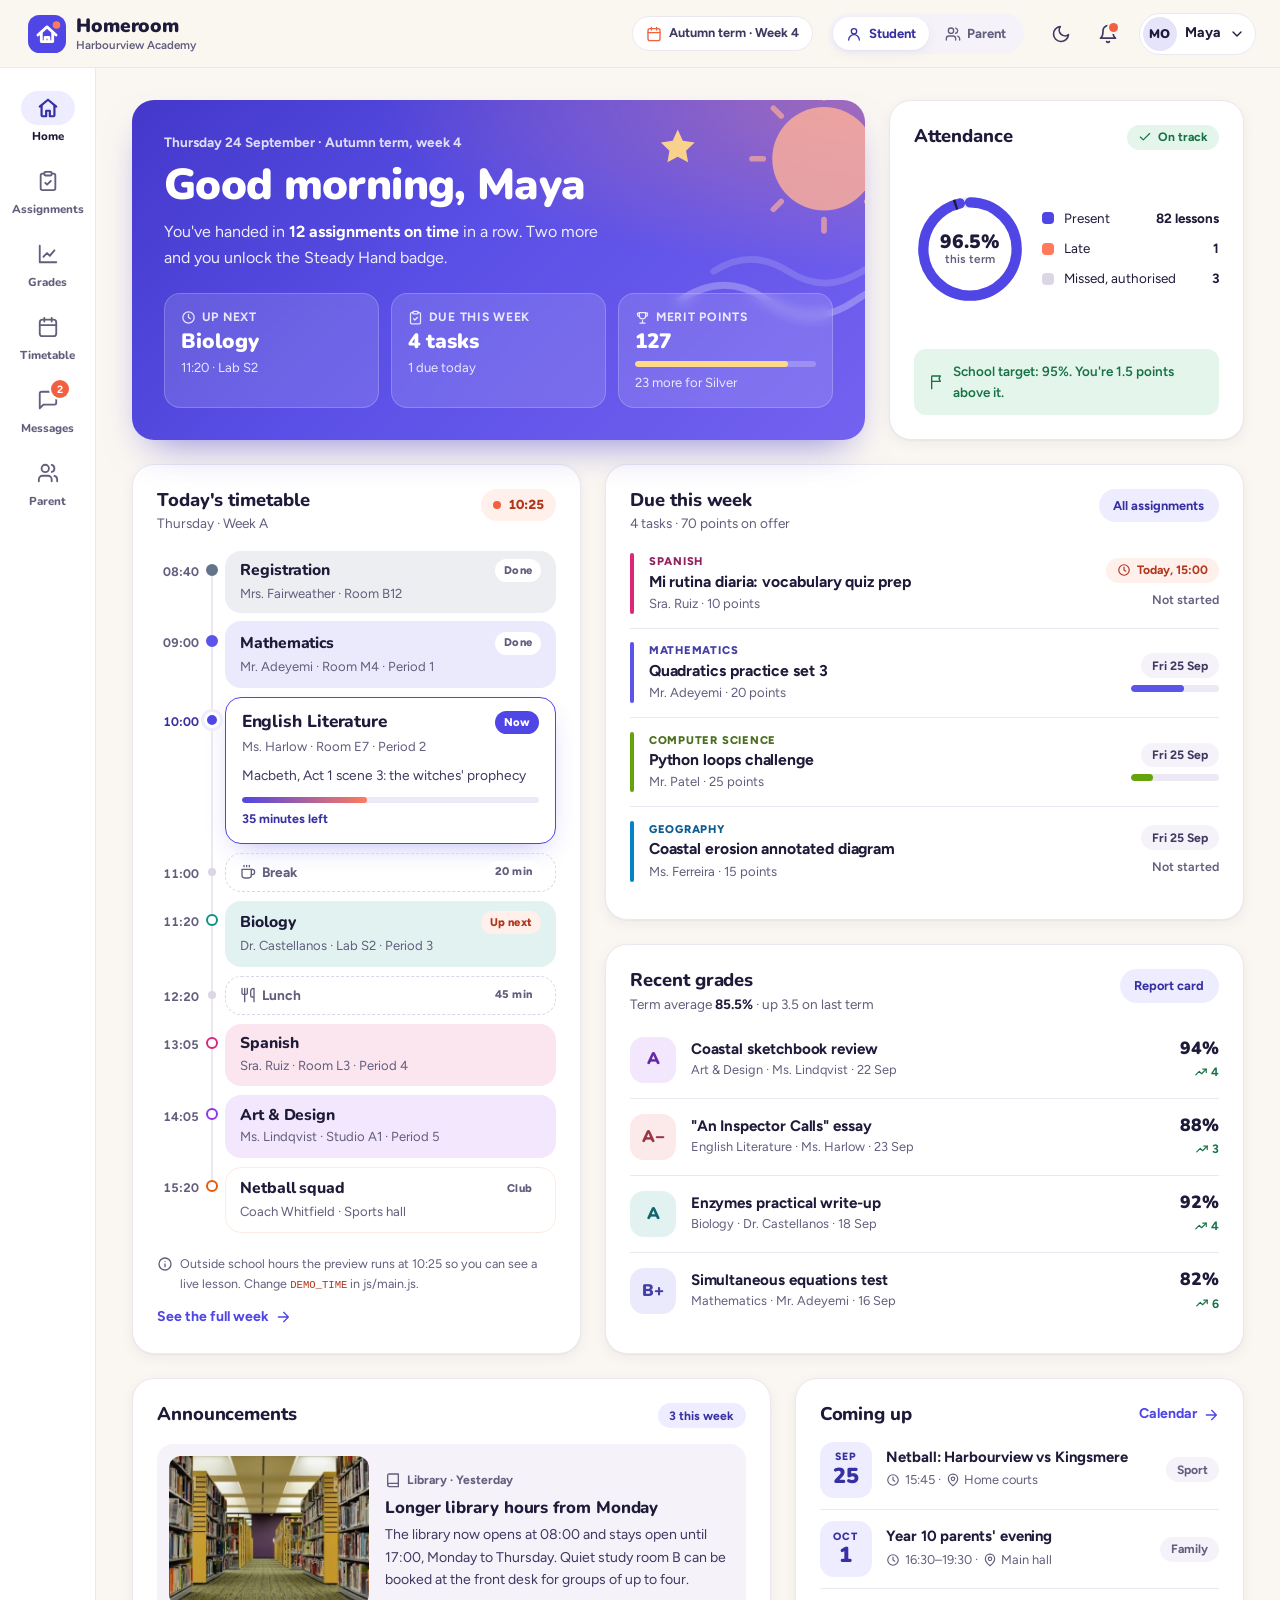
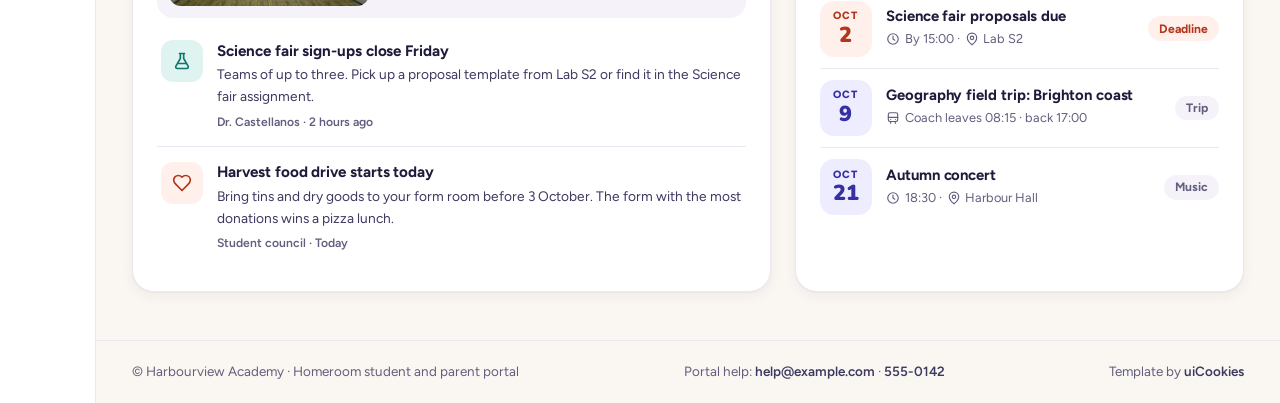
==== index.html @ 13d64440 "Add files via upload" ====
<!DOCTYPE html>
<html lang="en">
<head>
  <script>document.documentElement.classList.add('js')</script>
  <script>(function(){var t;try{t=localStorage.getItem('homeroom-theme')}catch(e){}if(t!=='light'&&t!=='dark'){t=window.matchMedia&&window.matchMedia('(prefers-color-scheme: dark)').matches?'dark':'light'}document.documentElement.setAttribute('data-bs-theme',t)})()</script>
  <meta charset="utf-8">
  <meta name="viewport" content="width=device-width, initial-scale=1, viewport-fit=cover">
  <title>Homeroom — Free Student Portal Dashboard Template</title>
  <meta name="description" content="Homeroom is a free Bootstrap 5 student and parent portal dashboard template: today's timetable, assignments, grades, attendance, messages and a parent view. Vanilla JS, no jQuery.">
  <meta name="theme-color" content="#4f46e5">
  <link rel="icon" href="data:image/svg+xml,%3Csvg xmlns='http://www.w3.org/2000/svg' viewBox='0 0 40 40'%3E%3Crect width='40' height='40' rx='12' fill='%234f46e5'/%3E%3Cpath d='M10.5 21 20 12.5l9.5 8.5M14 19v9h12v-9' fill='none' stroke='%23fff' stroke-width='3' stroke-linecap='round' stroke-linejoin='round'/%3E%3Ccircle cx='30' cy='10.5' r='4' fill='%23ff7a5c'/%3E%3C/svg%3E">

  <link rel="preconnect" href="https://fonts.googleapis.com">
  <link rel="preconnect" href="https://fonts.gstatic.com" crossorigin>
  <link href="https://fonts.googleapis.com/css2?family=Figtree:wght@400;500;600;700&family=Nunito:wght@600;700;800;900&display=swap" rel="stylesheet">

  <link rel="stylesheet" href="css/vendor/bootstrap.min.css">
  <link rel="stylesheet" href="css/style.css?v=20261103.1">
</head>
<body class="">

  <a class="skip-link" href="#main">Skip to main content</a>

  <header class="topbar">
    <div class="topbar-inner">
      <a class="brand" href="index.html" aria-label="Homeroom, Harbourview Academy — home">
        <svg class="brand-mark" viewBox="0 0 40 40" aria-hidden="true" focusable="false"><rect class="bm-bg" width="40" height="40" rx="12"/><path class="bm-line" d="M10.5 21 20 12.5l9.5 8.5"/><path class="bm-line" d="M14 19v9h12v-9"/><path class="bm-line" d="M18 28v-4.5h4V28"/><circle class="bm-sun" cx="30" cy="10.5" r="4"/></svg>
        <span class="brand-text"><span class="brand-name">Homeroom</span><span class="brand-school">Harbourview Academy</span></span>
      </a>

      <span class="term-chip"><svg class="ic" viewBox="0 0 24 24" fill="none" stroke="currentColor" stroke-width="2" stroke-linecap="round" stroke-linejoin="round" aria-hidden="true" focusable="false"><rect x="3" y="4" width="18" height="18" rx="3"/><path d="M16 2v4M8 2v4M3 10h18"/></svg> Autumn term &middot; Week 4</span>

      <nav class="portal-switch" aria-label="Portal view">
        <a href="index.html" aria-current="page"><svg class="ic" viewBox="0 0 24 24" fill="none" stroke="currentColor" stroke-width="2" stroke-linecap="round" stroke-linejoin="round" aria-hidden="true" focusable="false"><circle cx="12" cy="8" r="4"/><path d="M4 21a8 8 0 0 1 16 0"/></svg> Student</a>
        <a href="parent.html"><svg class="ic" viewBox="0 0 24 24" fill="none" stroke="currentColor" stroke-width="2" stroke-linecap="round" stroke-linejoin="round" aria-hidden="true" focusable="false"><path d="M16 21v-2a4 4 0 0 0-4-4H6a4 4 0 0 0-4 4v2"/><circle cx="9" cy="7" r="4"/><path d="M22 21v-2a4 4 0 0 0-3-3.87"/><path d="M16 3.13a4 4 0 0 1 0 7.75"/></svg> Parent</a>
      </nav>

      <div class="topbar-actions">
        <button class="icon-btn theme-toggle" type="button" data-theme-toggle aria-label="Switch to dark theme">
          <svg class="ic ic-moon" viewBox="0 0 24 24" fill="none" stroke="currentColor" stroke-width="2" stroke-linecap="round" stroke-linejoin="round" aria-hidden="true" focusable="false"><path d="M21 12.79A9 9 0 1 1 11.21 3 7 7 0 0 0 21 12.79z"/></svg><svg class="ic ic-sun" viewBox="0 0 24 24" fill="none" stroke="currentColor" stroke-width="2" stroke-linecap="round" stroke-linejoin="round" aria-hidden="true" focusable="false"><circle cx="12" cy="12" r="4"/><path d="M12 2v2M12 20v2M4.93 4.93l1.41 1.41M17.66 17.66l1.41 1.41M2 12h2M20 12h2M6.34 17.66l-1.41 1.41M19.07 4.93l-1.41 1.41"/></svg>
        </button>

        <div class="dropdown">
          <button class="icon-btn" type="button" data-bs-toggle="dropdown" data-bs-offset="0,10" aria-expanded="false" aria-label="Notifications, 3 new">
            <svg class="ic" viewBox="0 0 24 24" fill="none" stroke="currentColor" stroke-width="2" stroke-linecap="round" stroke-linejoin="round" aria-hidden="true" focusable="false"><path d="M6 8a6 6 0 0 1 12 0c0 7 3 9 3 9H3s3-2 3-9"/><path d="M10.3 21a1.94 1.94 0 0 0 3.4 0"/></svg><span class="icon-btn-dot" aria-hidden="true"></span>
          </button>
          <div class="dropdown-menu dropdown-menu-end notif-menu">
            <div class="notif-head"><span>Notifications</span><span class="chip chip-primary">3 new</span></div>
            <ul class="list-unstyled m-0">
          <li><a class="notif" href="grades.html"><span class="notif-ic tone-success"><svg class="ic" viewBox="0 0 24 24" fill="none" stroke="currentColor" stroke-width="2" stroke-linecap="round" stroke-linejoin="round" aria-hidden="true" focusable="false"><path d="m12 2 3.09 6.26L22 9.27l-5 4.87 1.18 6.88L12 17.77l-6.18 3.25L7 14.14 2 9.27l6.91-1.01L12 2z"/></svg></span><span><strong>Ms. Harlow returned your essay</strong><span class="notif-meta">"An Inspector Calls" &middot; A&minus; &middot; 1h ago</span></span></a></li>
          <li><a class="notif" href="assignments.html"><span class="notif-ic tone-coral"><svg class="ic" viewBox="0 0 24 24" fill="none" stroke="currentColor" stroke-width="2" stroke-linecap="round" stroke-linejoin="round" aria-hidden="true" focusable="false"><circle cx="12" cy="12" r="9"/><path d="M12 7v5l3 2"/></svg></span><span><strong>Spanish quiz prep is due today</strong><span class="notif-meta">Sra. Ruiz &middot; before 15:00</span></span></a></li>
          <li><a class="notif" href="messages.html"><span class="notif-ic tone-primary"><svg class="ic" viewBox="0 0 24 24" fill="none" stroke="currentColor" stroke-width="2" stroke-linecap="round" stroke-linejoin="round" aria-hidden="true" focusable="false"><path d="M21 15a2 2 0 0 1-2 2H7l-4 4V5a2 2 0 0 1 2-2h14a2 2 0 0 1 2 2z"/></svg></span><span><strong>New message from Coach Whitfield</strong><span class="notif-meta">Netball squad list &middot; 3h ago</span></span></a></li>
            </ul>
          </div>
        </div>

        <div class="dropdown">
          <button class="account-btn" type="button" data-bs-toggle="dropdown" data-bs-offset="0,10" aria-expanded="false" aria-label="Account menu for Maya Okafor">
            <span class="avatar avatar-sm av-indigo" aria-hidden="true">MO</span>
            <span class="account-name">Maya</span>
            <svg class="ic ic-sm" viewBox="0 0 24 24" fill="none" stroke="currentColor" stroke-width="2" stroke-linecap="round" stroke-linejoin="round" aria-hidden="true" focusable="false"><path d="m6 9 6 6 6-6"/></svg>
          </button>
          <ul class="dropdown-menu dropdown-menu-end account-menu">
            <li class="account-card"><span class="avatar av-indigo" aria-hidden="true">MO</span><span><strong>Maya Okafor</strong><span>Year 10 &middot; Form 10H</span></span></li>
            <li><hr class="dropdown-divider"></li>
            <li><a class="dropdown-item" href="grades.html"><svg class="ic" viewBox="0 0 24 24" fill="none" stroke="currentColor" stroke-width="2" stroke-linecap="round" stroke-linejoin="round" aria-hidden="true" focusable="false"><path d="M3 3v18h18"/><path d="m7 15 4-4 3 3 5-6"/></svg> My grades</a></li>
            <li><a class="dropdown-item" href="timetable.html"><svg class="ic" viewBox="0 0 24 24" fill="none" stroke="currentColor" stroke-width="2" stroke-linecap="round" stroke-linejoin="round" aria-hidden="true" focusable="false"><rect x="3" y="4" width="18" height="18" rx="3"/><path d="M16 2v4M8 2v4M3 10h18"/></svg> My timetable</a></li>
            <li><a class="dropdown-item" href="parent.html"><svg class="ic" viewBox="0 0 24 24" fill="none" stroke="currentColor" stroke-width="2" stroke-linecap="round" stroke-linejoin="round" aria-hidden="true" focusable="false"><path d="M16 21v-2a4 4 0 0 0-4-4H6a4 4 0 0 0-4 4v2"/><circle cx="9" cy="7" r="4"/><path d="M22 21v-2a4 4 0 0 0-3-3.87"/><path d="M16 3.13a4 4 0 0 1 0 7.75"/></svg> Switch to parent view</a></li>
          </ul>
        </div>
      </div>
    </div>
  </header>

  <nav class="rail" aria-label="Primary">
    <ul>
        <li><a class="rail-link active" href="index.html" aria-current="page"><span class="rail-ic"><svg class="ic" viewBox="0 0 24 24" fill="none" stroke="currentColor" stroke-width="2" stroke-linecap="round" stroke-linejoin="round" aria-hidden="true" focusable="false"><path d="M3 10.5 12 3l9 7.5"/><path d="M5 9.5V20a1 1 0 0 0 1 1h4v-6h4v6h4a1 1 0 0 0 1-1V9.5"/></svg></span><span class="rail-label">Home</span></a></li>
        <li><a class="rail-link" href="assignments.html"><span class="rail-ic"><svg class="ic" viewBox="0 0 24 24" fill="none" stroke="currentColor" stroke-width="2" stroke-linecap="round" stroke-linejoin="round" aria-hidden="true" focusable="false"><rect x="8" y="2" width="8" height="4" rx="1"/><path d="M16 4h2a2 2 0 0 1 2 2v14a2 2 0 0 1-2 2H6a2 2 0 0 1-2-2V6a2 2 0 0 1 2-2h2"/><path d="m9 14 2 2 4-4"/></svg></span><span class="rail-label">Assignments</span></a></li>
        <li><a class="rail-link" href="grades.html"><span class="rail-ic"><svg class="ic" viewBox="0 0 24 24" fill="none" stroke="currentColor" stroke-width="2" stroke-linecap="round" stroke-linejoin="round" aria-hidden="true" focusable="false"><path d="M3 3v18h18"/><path d="m7 15 4-4 3 3 5-6"/></svg></span><span class="rail-label">Grades</span></a></li>
        <li><a class="rail-link" href="timetable.html"><span class="rail-ic"><svg class="ic" viewBox="0 0 24 24" fill="none" stroke="currentColor" stroke-width="2" stroke-linecap="round" stroke-linejoin="round" aria-hidden="true" focusable="false"><rect x="3" y="4" width="18" height="18" rx="3"/><path d="M16 2v4M8 2v4M3 10h18"/></svg></span><span class="rail-label">Timetable</span></a></li>
        <li><a class="rail-link" href="messages.html"><span class="rail-ic"><svg class="ic" viewBox="0 0 24 24" fill="none" stroke="currentColor" stroke-width="2" stroke-linecap="round" stroke-linejoin="round" aria-hidden="true" focusable="false"><path d="M21 15a2 2 0 0 1-2 2H7l-4 4V5a2 2 0 0 1 2-2h14a2 2 0 0 1 2 2z"/></svg><span class="nav-badge" aria-hidden="true">2</span></span><span class="rail-label">Messages</span><span class="visually-hidden">, 2 unread</span></a></li>
        <li><a class="rail-link" href="parent.html"><span class="rail-ic"><svg class="ic" viewBox="0 0 24 24" fill="none" stroke="currentColor" stroke-width="2" stroke-linecap="round" stroke-linejoin="round" aria-hidden="true" focusable="false"><path d="M16 21v-2a4 4 0 0 0-4-4H6a4 4 0 0 0-4 4v2"/><circle cx="9" cy="7" r="4"/><path d="M22 21v-2a4 4 0 0 0-3-3.87"/><path d="M16 3.13a4 4 0 0 1 0 7.75"/></svg></span><span class="rail-label">Parent</span></a></li>
    </ul>
  </nav>

  <main id="main" class="app-main">
    <div class="page">
      <div class="row g-4">
        <div class="col-xl-8">
          <section class="hello" aria-labelledby="hello-title">
            <svg class="hello-deco" viewBox="0 0 320 220" aria-hidden="true" focusable="false">
              <circle class="hd-sun" cx="248" cy="70" r="46"/>
              <path class="hd-ray" d="M248 6v10M248 124v10M184 70h10M302 70h10M203 25l7 7M286 108l7 7M203 115l7-7M286 32l7-7"/>
              <path class="hd-wave" d="M120 196c26-18 52-18 78 0s52 18 78 0 52-18 78 0"/>
              <path class="hd-wave hd-wave-2" d="M150 170c22-14 44-14 66 0s44 14 66 0 44-14 66 0"/>
              <path class="hd-star" d="m118 44 4.5 10 10.5 1.5-7.6 7.3 1.8 10.4-9.2-4.9-9.2 4.9 1.8-10.4-7.6-7.3 10.5-1.5z"/>
            </svg>
            <p class="hello-date"><span data-today-label>Thursday 24 September</span> &middot; Autumn term, week 4</p>
            <h1 id="hello-title" class="hello-title"><span data-greeting>Good morning</span>, Maya</h1>
            <p class="hello-lead">You've handed in <strong>12 assignments on time</strong> in a row. Two more and you unlock the Steady Hand badge.</p>

            <div class="hello-stats">
              <div class="hello-stat">
                <span class="hs-label"><svg class="ic" viewBox="0 0 24 24" fill="none" stroke="currentColor" stroke-width="2" stroke-linecap="round" stroke-linejoin="round" aria-hidden="true" focusable="false"><circle cx="12" cy="12" r="9"/><path d="M12 7v5l3 2"/></svg> Up next</span>
                <span class="hs-value" data-next-title>Biology</span>
                <span class="hs-sub" data-next-meta>11:20 &middot; Lab S2</span>
              </div>
              <a class="hello-stat hello-stat-link" href="assignments.html">
                <span class="hs-label"><svg class="ic" viewBox="0 0 24 24" fill="none" stroke="currentColor" stroke-width="2" stroke-linecap="round" stroke-linejoin="round" aria-hidden="true" focusable="false"><rect x="8" y="2" width="8" height="4" rx="1"/><path d="M16 4h2a2 2 0 0 1 2 2v14a2 2 0 0 1-2 2H6a2 2 0 0 1-2-2V6a2 2 0 0 1 2-2h2"/><path d="m9 14 2 2 4-4"/></svg> Due this week</span>
                <span class="hs-value">4 tasks</span>
                <span class="hs-sub">1 due today</span>
              </a>
              <div class="hello-stat">
                <span class="hs-label"><svg class="ic" viewBox="0 0 24 24" fill="none" stroke="currentColor" stroke-width="2" stroke-linecap="round" stroke-linejoin="round" aria-hidden="true" focusable="false"><path d="M8 21h8M12 17v4M7 4h10v5a5 5 0 0 1-10 0V4z"/><path d="M17 5h3v2a3 3 0 0 1-3 3M7 5H4v2a3 3 0 0 0 3 3"/></svg> Merit points</span>
                <span class="hs-value">127</span>
                <span class="hs-meter" role="progressbar" aria-label="Progress to Silver award" aria-valuemin="0" aria-valuemax="150" aria-valuenow="127"><span style="width:84.6%"></span></span>
                <span class="hs-sub">23 more for Silver</span>
              </div>
            </div>
          </section>
        </div>

        <div class="col-xl-4">
          <section class="card-hr attend-card h-100" aria-labelledby="att-title">
            <div class="card-hr-head">
              <h2 id="att-title">Attendance</h2>
              <span class="chip chip-success"><svg class="ic" viewBox="0 0 24 24" fill="none" stroke="currentColor" stroke-width="2" stroke-linecap="round" stroke-linejoin="round" aria-hidden="true" focusable="false"><path d="M20 6 9 17l-5-5"/></svg> On track</span>
            </div>
            <div class="attend-body">
              <div class="ring ring-lg" data-ring="96.5" role="img" aria-label="Attendance this term: 96.5 percent">
                <svg viewBox="0 0 120 120" aria-hidden="true" focusable="false">
                  <circle class="ring-track" cx="60" cy="60" r="50"/>
                  <circle class="ring-fill" cx="60" cy="60" r="50" pathLength="100" stroke-dasharray="96.5 100"/>
                  <circle class="ring-target" cx="60" cy="60" r="50" pathLength="100" stroke-dasharray="0.8 99.2" stroke-dashoffset="-94.6"/>
                </svg>
                <span class="ring-label"><strong>96.5%</strong><span>this term</span></span>
              </div>
              <ul class="legend-list">
                <li><span class="key key-primary" aria-hidden="true"></span><span>Present</span><strong>82 lessons</strong></li>
                <li><span class="key key-coral" aria-hidden="true"></span><span>Late</span><strong>1</strong></li>
                <li><span class="key key-muted" aria-hidden="true"></span><span>Missed, authorised</span><strong>3</strong></li>
              </ul>
            </div>
            <p class="attend-note"><svg class="ic" viewBox="0 0 24 24" fill="none" stroke="currentColor" stroke-width="2" stroke-linecap="round" stroke-linejoin="round" aria-hidden="true" focusable="false"><path d="M4 22V4a1 1 0 0 1 1-1h12l-2 4 2 4H5"/></svg> School target: 95%. You're 1.5 points above it.</p>
          </section>
        </div>
      </div>

      <div class="row g-4 mt-0">
        <div class="col-xl-5">
          <section class="card-hr h-100" aria-labelledby="today-title">
            <div class="card-hr-head">
              <div>
                <h2 id="today-title">Today's timetable</h2>
                <p class="card-hr-sub">Thursday &middot; Week A</p>
              </div>
              <span class="clock-chip" data-clock-chip><span class="pulse" aria-hidden="true"></span><span data-clock>10:25</span></span>
            </div>

            <ol class="timeline" data-timeline>
              <li class="tl-item is-short s-tutor is-done" data-start="08:40" data-end="09:00" data-room="Room B12">
                <div class="tl-time"><span>08:40</span></div>
                <div class="tl-card">
                  <div class="tl-row"><h3 class="tl-title">Registration</h3><span class="tl-status" data-tl-status>Done</span></div>
                  <p class="tl-meta">Mrs. Fairweather &middot; Room B12</p>
                </div>
              </li>
              <li class="tl-item s-maths is-done" data-start="09:00" data-end="10:00" data-room="Room M4">
                <div class="tl-time"><span>09:00</span></div>
                <div class="tl-card">
                  <div class="tl-row"><h3 class="tl-title">Mathematics</h3><span class="tl-status" data-tl-status>Done</span></div>
                  <p class="tl-meta">Mr. Adeyemi &middot; Room M4 &middot; Period 1</p>
                  <p class="tl-topic">Quadratics: completing the square</p>
                </div>
              </li>
              <li class="tl-item s-eng is-now" data-start="10:00" data-end="11:00" data-room="Room E7" aria-current="time">
                <div class="tl-time"><span>10:00</span></div>
                <div class="tl-card">
                  <div class="tl-row"><h3 class="tl-title">English Literature</h3><span class="tl-status" data-tl-status>Now</span></div>
                  <p class="tl-meta">Ms. Harlow &middot; Room E7 &middot; Period 2</p>
                  <p class="tl-topic">Macbeth, Act 1 scene 3: the witches' prophecy</p>
                  <div class="tl-progress" aria-hidden="true"><span style="width:42%"></span></div>
                  <p class="tl-left" data-tl-left>35 minutes left</p>
                </div>
              </li>
              <li class="tl-item is-short is-break" data-start="11:00" data-end="11:20">
                <div class="tl-time"><span>11:00</span></div>
                <div class="tl-card">
                  <div class="tl-row"><h3 class="tl-title"><svg class="ic ic-sm" viewBox="0 0 24 24" fill="none" stroke="currentColor" stroke-width="2" stroke-linecap="round" stroke-linejoin="round" aria-hidden="true" focusable="false"><path d="M17 8h1a4 4 0 1 1 0 8h-1"/><path d="M3 8h14v9a4 4 0 0 1-4 4H7a4 4 0 0 1-4-4Z"/><path d="M6 2v2M10 2v2M14 2v2"/></svg> Break</h3><span class="tl-status" data-tl-status>20 min</span></div>
                </div>
              </li>
              <li class="tl-item s-sci is-next" data-start="11:20" data-end="12:20" data-room="Lab S2">
                <div class="tl-time"><span>11:20</span></div>
                <div class="tl-card">
                  <div class="tl-row"><h3 class="tl-title">Biology</h3><span class="tl-status" data-tl-status>Up next</span></div>
                  <p class="tl-meta">Dr. Castellanos &middot; Lab S2 &middot; Period 3</p>
                  <p class="tl-topic">Osmosis in potato cells: required practical</p>
                </div>
              </li>
              <li class="tl-item is-short is-break" data-start="12:20" data-end="13:05">
                <div class="tl-time"><span>12:20</span></div>
                <div class="tl-card">
                  <div class="tl-row"><h3 class="tl-title"><svg class="ic ic-sm" viewBox="0 0 24 24" fill="none" stroke="currentColor" stroke-width="2" stroke-linecap="round" stroke-linejoin="round" aria-hidden="true" focusable="false"><path d="M3 2v7c0 1.1.9 2 2 2h4a2 2 0 0 0 2-2V2M7 2v20M21 15V2a5 5 0 0 0-5 5v6c0 1.1.9 2 2 2h3zm0 0v7"/></svg> Lunch</h3><span class="tl-status" data-tl-status>45 min</span></div>
                </div>
              </li>
              <li class="tl-item s-span" data-start="13:05" data-end="14:05" data-room="Room L3">
                <div class="tl-time"><span>13:05</span></div>
                <div class="tl-card">
                  <div class="tl-row"><h3 class="tl-title">Spanish</h3><span class="tl-status" data-tl-status></span></div>
                  <p class="tl-meta">Sra. Ruiz &middot; Room L3 &middot; Period 4</p>
                  <p class="tl-topic">Mi rutina diaria: reflexive verbs</p>
                </div>
              </li>
              <li class="tl-item s-art" data-start="14:05" data-end="15:05" data-room="Studio A1">
                <div class="tl-time"><span>14:05</span></div>
                <div class="tl-card">
                  <div class="tl-row"><h3 class="tl-title">Art &amp; Design</h3><span class="tl-status" data-tl-status></span></div>
                  <p class="tl-meta">Ms. Lindqvist &middot; Studio A1 &middot; Period 5</p>
                  <p class="tl-topic">Coastlines: ink-wash studies</p>
                </div>
              </li>
              <li class="tl-item s-pe is-club" data-start="15:20" data-end="16:30" data-room="Sports hall">
                <div class="tl-time"><span>15:20</span></div>
                <div class="tl-card">
                  <div class="tl-row"><h3 class="tl-title">Netball squad</h3><span class="tl-status" data-tl-status>Club</span></div>
                  <p class="tl-meta">Coach Whitfield &middot; Sports hall</p>
                  <p class="tl-topic">Match prep for Friday against Kingsmere</p>
                </div>
              </li>
            </ol>
            <p class="demo-note" data-demo-note hidden><svg class="ic ic-sm" viewBox="0 0 24 24" fill="none" stroke="currentColor" stroke-width="2" stroke-linecap="round" stroke-linejoin="round" aria-hidden="true" focusable="false"><circle cx="12" cy="12" r="9"/><path d="M12 16v-4M12 8h.01"/></svg><span>Outside school hours the preview runs at 10:25 so you can see a live lesson. Change <code>DEMO_TIME</code> in js/main.js.</span></p>
            <a class="card-hr-link" href="timetable.html">See the full week <svg class="ic ic-sm" viewBox="0 0 24 24" fill="none" stroke="currentColor" stroke-width="2" stroke-linecap="round" stroke-linejoin="round" aria-hidden="true" focusable="false"><path d="M5 12h14M13 5l7 7-7 7"/></svg></a>
          </section>
        </div>

        <div class="col-xl-7">
          <div class="stack">
            <section class="card-hr" aria-labelledby="due-title">
              <div class="card-hr-head">
                <div>
                  <h2 id="due-title">Due this week</h2>
                  <p class="card-hr-sub">4 tasks &middot; 70 points on offer</p>
                </div>
                <a class="btn btn-soft btn-sm" href="assignments.html">All assignments</a>
              </div>
              <ul class="due-list">
                <li class="due-item s-span">
                  <span class="subj-bar" aria-hidden="true"></span>
                  <div class="due-main">
                    <p class="subj-label">Spanish</p>
                    <h3 class="due-title"><a href="assignments.html">Mi rutina diaria: vocabulary quiz prep</a></h3>
                    <p class="due-meta">Sra. Ruiz &middot; 10 points</p>
                  </div>
                  <div class="due-side">
                    <span class="chip chip-coral"><svg class="ic" viewBox="0 0 24 24" fill="none" stroke="currentColor" stroke-width="2" stroke-linecap="round" stroke-linejoin="round" aria-hidden="true" focusable="false"><circle cx="12" cy="12" r="9"/><path d="M12 7v5l3 2"/></svg> Today, 15:00</span>
                    <span class="due-state">Not started</span>
                  </div>
                </li>
                <li class="due-item s-maths">
                  <span class="subj-bar" aria-hidden="true"></span>
                  <div class="due-main">
                    <p class="subj-label">Mathematics</p>
                    <h3 class="due-title"><a href="assignments.html">Quadratics practice set 3</a></h3>
                    <p class="due-meta">Mr. Adeyemi &middot; 20 points</p>
                  </div>
                  <div class="due-side">
                    <span class="chip">Fri 25 Sep</span>
                    <span class="mini-progress" role="progressbar" aria-label="Quadratics practice set 3 progress" aria-valuenow="60" aria-valuemin="0" aria-valuemax="100"><span style="width:60%"></span></span>
                  </div>
                </li>
                <li class="due-item s-comp">
                  <span class="subj-bar" aria-hidden="true"></span>
                  <div class="due-main">
                    <p class="subj-label">Computer Science</p>
                    <h3 class="due-title"><a href="assignments.html">Python loops challenge</a></h3>
                    <p class="due-meta">Mr. Patel &middot; 25 points</p>
                  </div>
                  <div class="due-side">
                    <span class="chip">Fri 25 Sep</span>
                    <span class="mini-progress" role="progressbar" aria-label="Python loops challenge progress" aria-valuenow="25" aria-valuemin="0" aria-valuemax="100"><span style="width:25%"></span></span>
                  </div>
                </li>
                <li class="due-item s-geo">
                  <span class="subj-bar" aria-hidden="true"></span>
                  <div class="due-main">
                    <p class="subj-label">Geography</p>
                    <h3 class="due-title"><a href="assignments.html">Coastal erosion annotated diagram</a></h3>
                    <p class="due-meta">Ms. Ferreira &middot; 15 points</p>
                  </div>
                  <div class="due-side">
                    <span class="chip">Fri 25 Sep</span>
                    <span class="due-state">Not started</span>
                  </div>
                </li>
              </ul>
            </section>

            <section class="card-hr" aria-labelledby="recent-title">
              <div class="card-hr-head">
                <div>
                  <h2 id="recent-title">Recent grades</h2>
                  <p class="card-hr-sub">Term average <strong>85.5%</strong> &middot; up 3.5 on last term</p>
                </div>
                <a class="btn btn-soft btn-sm" href="grades.html">Report card</a>
              </div>
              <ul class="grade-list">
                <li class="grade-item s-art">
                  <span class="grade-badge">A</span>
                  <div class="grade-main">
                    <h3>Coastal sketchbook review</h3>
                    <p>Art &amp; Design &middot; Ms. Lindqvist &middot; 22 Sep</p>
                  </div>
                  <div class="grade-side"><strong>94%</strong><span class="delta delta-up"><svg class="ic ic-sm" viewBox="0 0 24 24" fill="none" stroke="currentColor" stroke-width="2" stroke-linecap="round" stroke-linejoin="round" aria-hidden="true" focusable="false"><path d="m3 17 6-6 4 4 8-8"/><path d="M15 7h6v6"/></svg><span class="visually-hidden">up</span> 4</span></div>
                </li>
                <li class="grade-item s-eng">
                  <span class="grade-badge">A&minus;</span>
                  <div class="grade-main">
                    <h3>"An Inspector Calls" essay</h3>
                    <p>English Literature &middot; Ms. Harlow &middot; 23 Sep</p>
                  </div>
                  <div class="grade-side"><strong>88%</strong><span class="delta delta-up"><svg class="ic ic-sm" viewBox="0 0 24 24" fill="none" stroke="currentColor" stroke-width="2" stroke-linecap="round" stroke-linejoin="round" aria-hidden="true" focusable="false"><path d="m3 17 6-6 4 4 8-8"/><path d="M15 7h6v6"/></svg><span class="visually-hidden">up</span> 3</span></div>
                </li>
                <li class="grade-item s-sci">
                  <span class="grade-badge">A</span>
                  <div class="grade-main">
                    <h3>Enzymes practical write-up</h3>
                    <p>Biology &middot; Dr. Castellanos &middot; 18 Sep</p>
                  </div>
                  <div class="grade-side"><strong>92%</strong><span class="delta delta-up"><svg class="ic ic-sm" viewBox="0 0 24 24" fill="none" stroke="currentColor" stroke-width="2" stroke-linecap="round" stroke-linejoin="round" aria-hidden="true" focusable="false"><path d="m3 17 6-6 4 4 8-8"/><path d="M15 7h6v6"/></svg><span class="visually-hidden">up</span> 4</span></div>
                </li>
                <li class="grade-item s-maths">
                  <span class="grade-badge">B+</span>
                  <div class="grade-main">
                    <h3>Simultaneous equations test</h3>
                    <p>Mathematics &middot; Mr. Adeyemi &middot; 16 Sep</p>
                  </div>
                  <div class="grade-side"><strong>82%</strong><span class="delta delta-up"><svg class="ic ic-sm" viewBox="0 0 24 24" fill="none" stroke="currentColor" stroke-width="2" stroke-linecap="round" stroke-linejoin="round" aria-hidden="true" focusable="false"><path d="m3 17 6-6 4 4 8-8"/><path d="M15 7h6v6"/></svg><span class="visually-hidden">up</span> 6</span></div>
                </li>
              </ul>
            </section>
          </div>
        </div>
      </div>

      <div class="row g-4 mt-0">
        <div class="col-lg-7">
          <section class="card-hr h-100" aria-labelledby="news-title">
            <div class="card-hr-head">
              <h2 id="news-title">Announcements</h2>
              <span class="chip chip-primary">3 this week</span>
            </div>
            <article class="news-feature">
              <img src="img/library.jpg" alt="Tall shelves of books in a quiet school library" width="480" height="320" loading="lazy">
              <div>
                <p class="news-kicker"><svg class="ic ic-sm" viewBox="0 0 24 24" fill="none" stroke="currentColor" stroke-width="2" stroke-linecap="round" stroke-linejoin="round" aria-hidden="true" focusable="false"><path d="M4 19.5A2.5 2.5 0 0 1 6.5 17H20V3H6.5A2.5 2.5 0 0 0 4 5.5z"/><path d="M4 19.5A2.5 2.5 0 0 0 6.5 22H20v-5"/></svg> Library &middot; Yesterday</p>
                <h3>Longer library hours from Monday</h3>
                <p>The library now opens at 08:00 and stays open until 17:00, Monday to Thursday. Quiet study room B can be booked at the front desk for groups of up to four.</p>
              </div>
            </article>
            <ul class="news-list">
              <li>
                <span class="news-ic tone-teal"><svg class="ic" viewBox="0 0 24 24" fill="none" stroke="currentColor" stroke-width="2" stroke-linecap="round" stroke-linejoin="round" aria-hidden="true" focusable="false"><path d="M9 3h6M10 3v6L4.5 18.5A2 2 0 0 0 6.2 21h11.6a2 2 0 0 0 1.7-2.5L14 9V3"/><path d="M7 15h10"/></svg></span>
                <div>
                  <h3>Science fair sign-ups close Friday</h3>
                  <p>Teams of up to three. Pick up a proposal template from Lab S2 or find it in the Science fair assignment.</p>
                  <p class="news-meta">Dr. Castellanos &middot; 2 hours ago</p>
                </div>
              </li>
              <li>
                <span class="news-ic tone-coral"><svg class="ic" viewBox="0 0 24 24" fill="none" stroke="currentColor" stroke-width="2" stroke-linecap="round" stroke-linejoin="round" aria-hidden="true" focusable="false"><path d="M19 14c1.49-1.46 3-3.21 3-5.5A5.5 5.5 0 0 0 16.5 3c-1.76 0-3 .5-4.5 2-1.5-1.5-2.74-2-4.5-2A5.5 5.5 0 0 0 2 8.5c0 2.3 1.5 4.05 3 5.5l7 7Z"/></svg></span>
                <div>
                  <h3>Harvest food drive starts today</h3>
                  <p>Bring tins and dry goods to your form room before 3 October. The form with the most donations wins a pizza lunch.</p>
                  <p class="news-meta">Student council &middot; Today</p>
                </div>
              </li>
            </ul>
          </section>
        </div>

        <div class="col-lg-5">
          <section class="card-hr h-100" aria-labelledby="events-title">
            <div class="card-hr-head">
              <h2 id="events-title">Coming up</h2>
              <a class="card-hr-link m-0" href="timetable.html">Calendar <svg class="ic ic-sm" viewBox="0 0 24 24" fill="none" stroke="currentColor" stroke-width="2" stroke-linecap="round" stroke-linejoin="round" aria-hidden="true" focusable="false"><path d="M5 12h14M13 5l7 7-7 7"/></svg></a>
            </div>
            <ul class="event-list">
              <li class="event">
                <span class="event-date"><span>Sep</span><strong>25</strong></span>
                <div>
                  <h3>Netball: Harbourview vs Kingsmere</h3>
                  <p><svg class="ic ic-sm" viewBox="0 0 24 24" fill="none" stroke="currentColor" stroke-width="2" stroke-linecap="round" stroke-linejoin="round" aria-hidden="true" focusable="false"><circle cx="12" cy="12" r="9"/><path d="M12 7v5l3 2"/></svg> 15:45 &middot; <svg class="ic ic-sm" viewBox="0 0 24 24" fill="none" stroke="currentColor" stroke-width="2" stroke-linecap="round" stroke-linejoin="round" aria-hidden="true" focusable="false"><path d="M20 10c0 6-8 12-8 12s-8-6-8-12a8 8 0 0 1 16 0z"/><circle cx="12" cy="10" r="3"/></svg> Home courts</p>
                </div>
                <span class="chip chip-soft">Sport</span>
              </li>
              <li class="event">
                <span class="event-date"><span>Oct</span><strong>1</strong></span>
                <div>
                  <h3>Year 10 parents' evening</h3>
                  <p><svg class="ic ic-sm" viewBox="0 0 24 24" fill="none" stroke="currentColor" stroke-width="2" stroke-linecap="round" stroke-linejoin="round" aria-hidden="true" focusable="false"><circle cx="12" cy="12" r="9"/><path d="M12 7v5l3 2"/></svg> 16:30&ndash;19:30 &middot; <svg class="ic ic-sm" viewBox="0 0 24 24" fill="none" stroke="currentColor" stroke-width="2" stroke-linecap="round" stroke-linejoin="round" aria-hidden="true" focusable="false"><path d="M20 10c0 6-8 12-8 12s-8-6-8-12a8 8 0 0 1 16 0z"/><circle cx="12" cy="10" r="3"/></svg> Main hall</p>
                </div>
                <span class="chip chip-soft">Family</span>
              </li>
              <li class="event">
                <span class="event-date is-accent"><span>Oct</span><strong>2</strong></span>
                <div>
                  <h3>Science fair proposals due</h3>
                  <p><svg class="ic ic-sm" viewBox="0 0 24 24" fill="none" stroke="currentColor" stroke-width="2" stroke-linecap="round" stroke-linejoin="round" aria-hidden="true" focusable="false"><circle cx="12" cy="12" r="9"/><path d="M12 7v5l3 2"/></svg> By 15:00 &middot; <svg class="ic ic-sm" viewBox="0 0 24 24" fill="none" stroke="currentColor" stroke-width="2" stroke-linecap="round" stroke-linejoin="round" aria-hidden="true" focusable="false"><path d="M20 10c0 6-8 12-8 12s-8-6-8-12a8 8 0 0 1 16 0z"/><circle cx="12" cy="10" r="3"/></svg> Lab S2</p>
                </div>
                <span class="chip chip-coral">Deadline</span>
              </li>
              <li class="event">
                <span class="event-date"><span>Oct</span><strong>9</strong></span>
                <div>
                  <h3>Geography field trip: Brighton coast</h3>
                  <p><svg class="ic ic-sm" viewBox="0 0 24 24" fill="none" stroke="currentColor" stroke-width="2" stroke-linecap="round" stroke-linejoin="round" aria-hidden="true" focusable="false"><rect x="4" y="3" width="16" height="15" rx="3"/><path d="M4 11h16M8 21v-3M16 21v-3M8 14.5h.01M16 14.5h.01"/></svg> Coach leaves 08:15 &middot; back 17:00</p>
                </div>
                <span class="chip chip-soft">Trip</span>
              </li>
              <li class="event">
                <span class="event-date"><span>Oct</span><strong>21</strong></span>
                <div>
                  <h3>Autumn concert</h3>
                  <p><svg class="ic ic-sm" viewBox="0 0 24 24" fill="none" stroke="currentColor" stroke-width="2" stroke-linecap="round" stroke-linejoin="round" aria-hidden="true" focusable="false"><circle cx="12" cy="12" r="9"/><path d="M12 7v5l3 2"/></svg> 18:30 &middot; <svg class="ic ic-sm" viewBox="0 0 24 24" fill="none" stroke="currentColor" stroke-width="2" stroke-linecap="round" stroke-linejoin="round" aria-hidden="true" focusable="false"><path d="M20 10c0 6-8 12-8 12s-8-6-8-12a8 8 0 0 1 16 0z"/><circle cx="12" cy="10" r="3"/></svg> Harbour Hall</p>
                </div>
                <span class="chip chip-soft">Music</span>
              </li>
            </ul>
          </section>
        </div>
      </div>
    </div>
  </main>

  <footer class="app-footer">
    <div class="footer-inner">
      <p>&copy; Harbourview Academy &middot; Homeroom student and parent portal</p>
      <p>Portal help: <a href="mailto:help@example.com">help@example.com</a> &middot; <a href="tel:+15555550142">555-0142</a></p>
      <p class="credit">Template by <a href="https://uicookies.com/">uiCookies</a></p>
    </div>
  </footer>

  <nav class="tabbar" aria-label="Primary">
    <ul>
        <li><a class="tab-link active" href="index.html" aria-current="page"><span class="tab-ic"><svg class="ic" viewBox="0 0 24 24" fill="none" stroke="currentColor" stroke-width="2" stroke-linecap="round" stroke-linejoin="round" aria-hidden="true" focusable="false"><path d="M3 10.5 12 3l9 7.5"/><path d="M5 9.5V20a1 1 0 0 0 1 1h4v-6h4v6h4a1 1 0 0 0 1-1V9.5"/></svg></span><span class="tab-label">Home</span></a></li>
        <li><a class="tab-link" href="assignments.html"><span class="tab-ic"><svg class="ic" viewBox="0 0 24 24" fill="none" stroke="currentColor" stroke-width="2" stroke-linecap="round" stroke-linejoin="round" aria-hidden="true" focusable="false"><rect x="8" y="2" width="8" height="4" rx="1"/><path d="M16 4h2a2 2 0 0 1 2 2v14a2 2 0 0 1-2 2H6a2 2 0 0 1-2-2V6a2 2 0 0 1 2-2h2"/><path d="m9 14 2 2 4-4"/></svg></span><span class="tab-label">Tasks</span></a></li>
        <li><a class="tab-link" href="grades.html"><span class="tab-ic"><svg class="ic" viewBox="0 0 24 24" fill="none" stroke="currentColor" stroke-width="2" stroke-linecap="round" stroke-linejoin="round" aria-hidden="true" focusable="false"><path d="M3 3v18h18"/><path d="m7 15 4-4 3 3 5-6"/></svg></span><span class="tab-label">Grades</span></a></li>
        <li><a class="tab-link" href="timetable.html"><span class="tab-ic"><svg class="ic" viewBox="0 0 24 24" fill="none" stroke="currentColor" stroke-width="2" stroke-linecap="round" stroke-linejoin="round" aria-hidden="true" focusable="false"><rect x="3" y="4" width="18" height="18" rx="3"/><path d="M16 2v4M8 2v4M3 10h18"/></svg></span><span class="tab-label">Timetable</span></a></li>
        <li><a class="tab-link" href="messages.html"><span class="tab-ic"><svg class="ic" viewBox="0 0 24 24" fill="none" stroke="currentColor" stroke-width="2" stroke-linecap="round" stroke-linejoin="round" aria-hidden="true" focusable="false"><path d="M21 15a2 2 0 0 1-2 2H7l-4 4V5a2 2 0 0 1 2-2h14a2 2 0 0 1 2 2z"/></svg><span class="nav-badge" aria-hidden="true">2</span></span><span class="tab-label">Inbox</span><span class="visually-hidden">, 2 unread</span></a></li>
        <li><a class="tab-link" href="parent.html"><span class="tab-ic"><svg class="ic" viewBox="0 0 24 24" fill="none" stroke="currentColor" stroke-width="2" stroke-linecap="round" stroke-linejoin="round" aria-hidden="true" focusable="false"><path d="M16 21v-2a4 4 0 0 0-4-4H6a4 4 0 0 0-4 4v2"/><circle cx="9" cy="7" r="4"/><path d="M22 21v-2a4 4 0 0 0-3-3.87"/><path d="M16 3.13a4 4 0 0 1 0 7.75"/></svg></span><span class="tab-label">Parent</span></a></li>
    </ul>
  </nav>

  <script src="js/vendor/bootstrap.bundle.min.js"></script>
  <script src="js/main.js"></script>
</body>
</html>
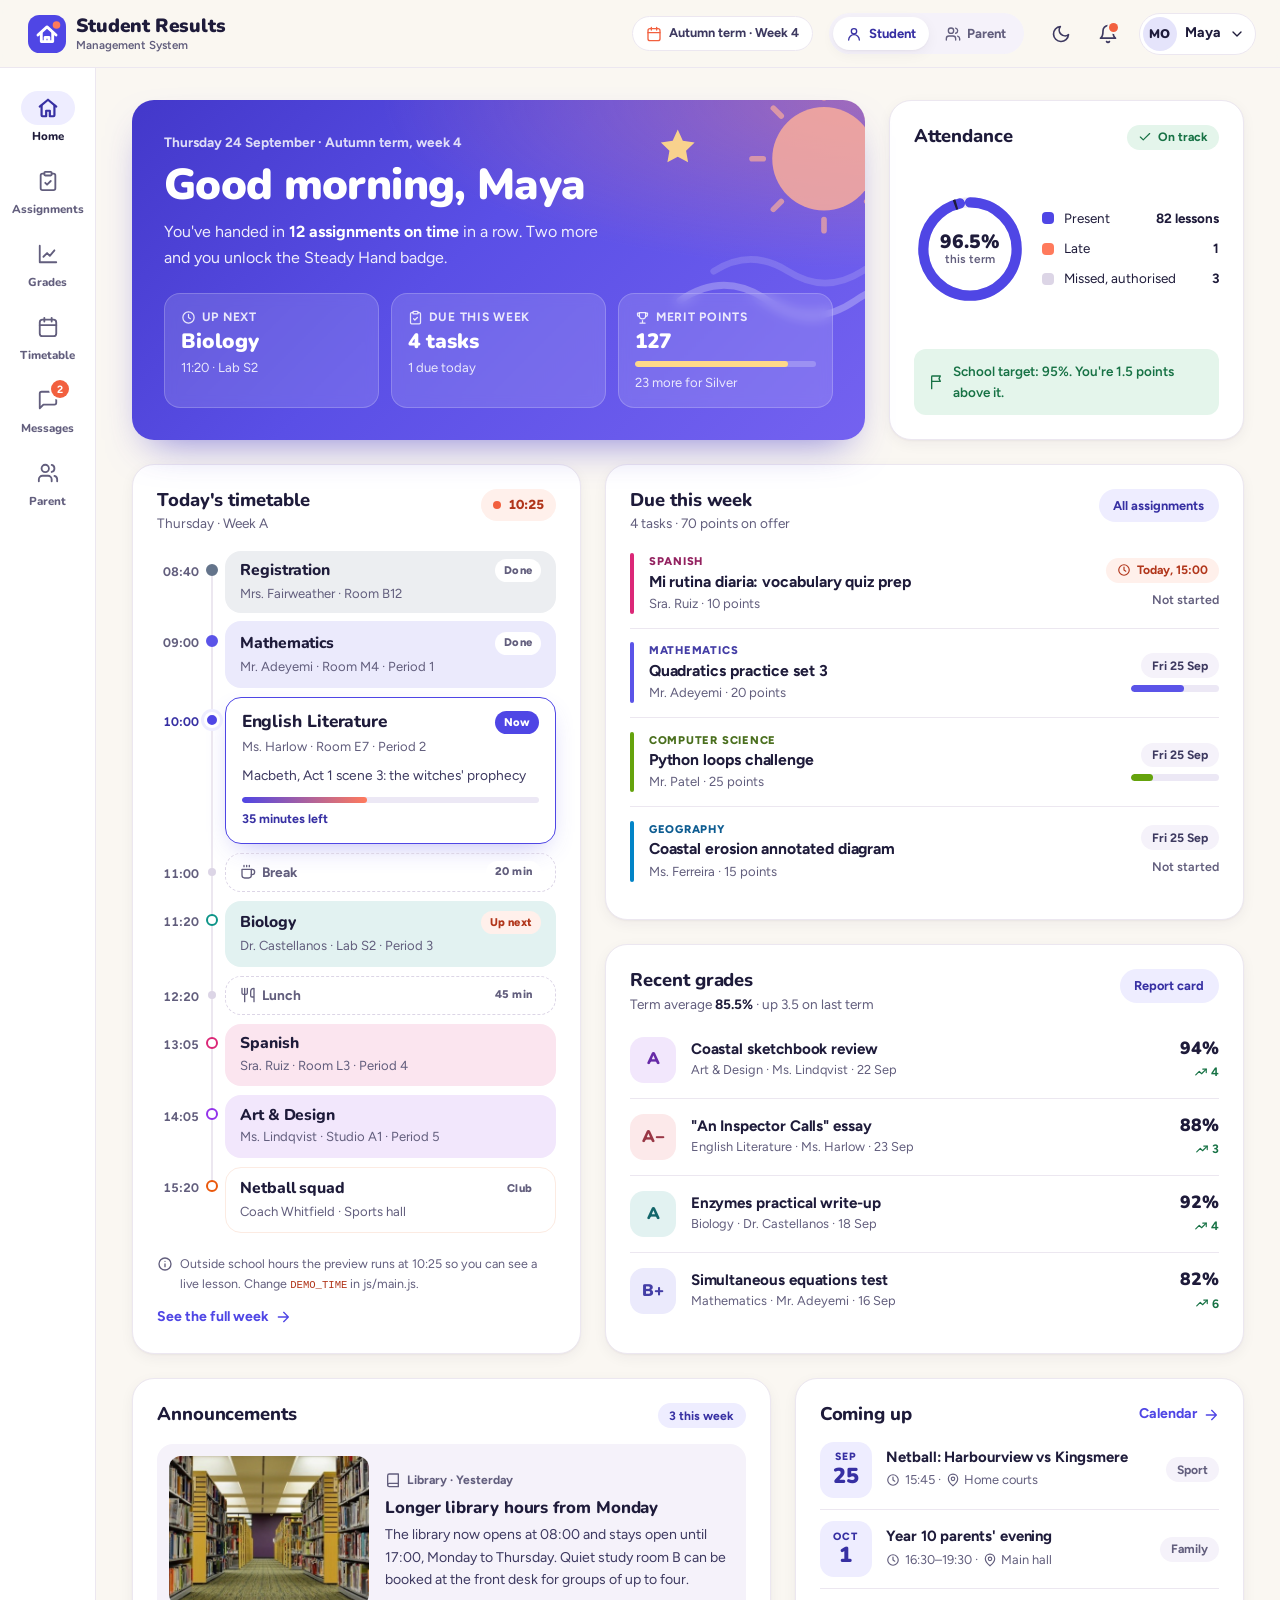
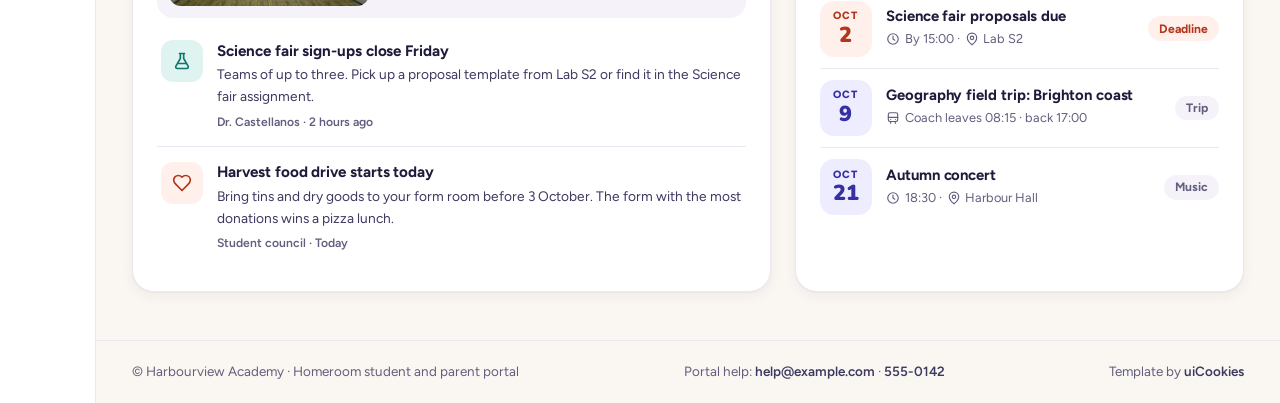
==== commit 026c3000: "Update website branding" ====
--- a/index.html
+++ b/index.html
@@ -5,8 +5,8 @@
   <script>(function(){var t;try{t=localStorage.getItem('homeroom-theme')}catch(e){}if(t!=='light'&&t!=='dark'){t=window.matchMedia&&window.matchMedia('(prefers-color-scheme: dark)').matches?'dark':'light'}document.documentElement.setAttribute('data-bs-theme',t)})()</script>
   <meta charset="utf-8">
   <meta name="viewport" content="width=device-width, initial-scale=1, viewport-fit=cover">
-  <title>Homeroom — Free Student Portal Dashboard Template</title>
-  <meta name="description" content="Homeroom is a free Bootstrap 5 student and parent portal dashboard template: today's timetable, assignments, grades, attendance, messages and a parent view. Vanilla JS, no jQuery.">
+  <title>Student Result Management System</title>
+  <meta name="description" content=" Student Result Management System helps manage student marks, calculate total marks, percentage, grades and pass or fail status.">
   <meta name="theme-color" content="#4f46e5">
   <link rel="icon" href="data:image/svg+xml,%3Csvg xmlns='http://www.w3.org/2000/svg' viewBox='0 0 40 40'%3E%3Crect width='40' height='40' rx='12' fill='%234f46e5'/%3E%3Cpath d='M10.5 21 20 12.5l9.5 8.5M14 19v9h12v-9' fill='none' stroke='%23fff' stroke-width='3' stroke-linecap='round' stroke-linejoin='round'/%3E%3Ccircle cx='30' cy='10.5' r='4' fill='%23ff7a5c'/%3E%3C/svg%3E">
 
@@ -23,9 +23,9 @@
 
   <header class="topbar">
     <div class="topbar-inner">
-      <a class="brand" href="index.html" aria-label="Homeroom, Harbourview Academy — home">
+      <a class="brand" href="index.html" aria-label="Student Result Management System — home">
         <svg class="brand-mark" viewBox="0 0 40 40" aria-hidden="true" focusable="false"><rect class="bm-bg" width="40" height="40" rx="12"/><path class="bm-line" d="M10.5 21 20 12.5l9.5 8.5"/><path class="bm-line" d="M14 19v9h12v-9"/><path class="bm-line" d="M18 28v-4.5h4V28"/><circle class="bm-sun" cx="30" cy="10.5" r="4"/></svg>
-        <span class="brand-text"><span class="brand-name">Homeroom</span><span class="brand-school">Harbourview Academy</span></span>
+        <span class="brand-text"><span class="brand-name">Student Results</span><span class="brand-school">Management System</span></span>
       </a>
 
       <span class="term-chip"><svg class="ic" viewBox="0 0 24 24" fill="none" stroke="currentColor" stroke-width="2" stroke-linecap="round" stroke-linejoin="round" aria-hidden="true" focusable="false"><rect x="3" y="4" width="18" height="18" rx="3"/><path d="M16 2v4M8 2v4M3 10h18"/></svg> Autumn term &middot; Week 4</span>
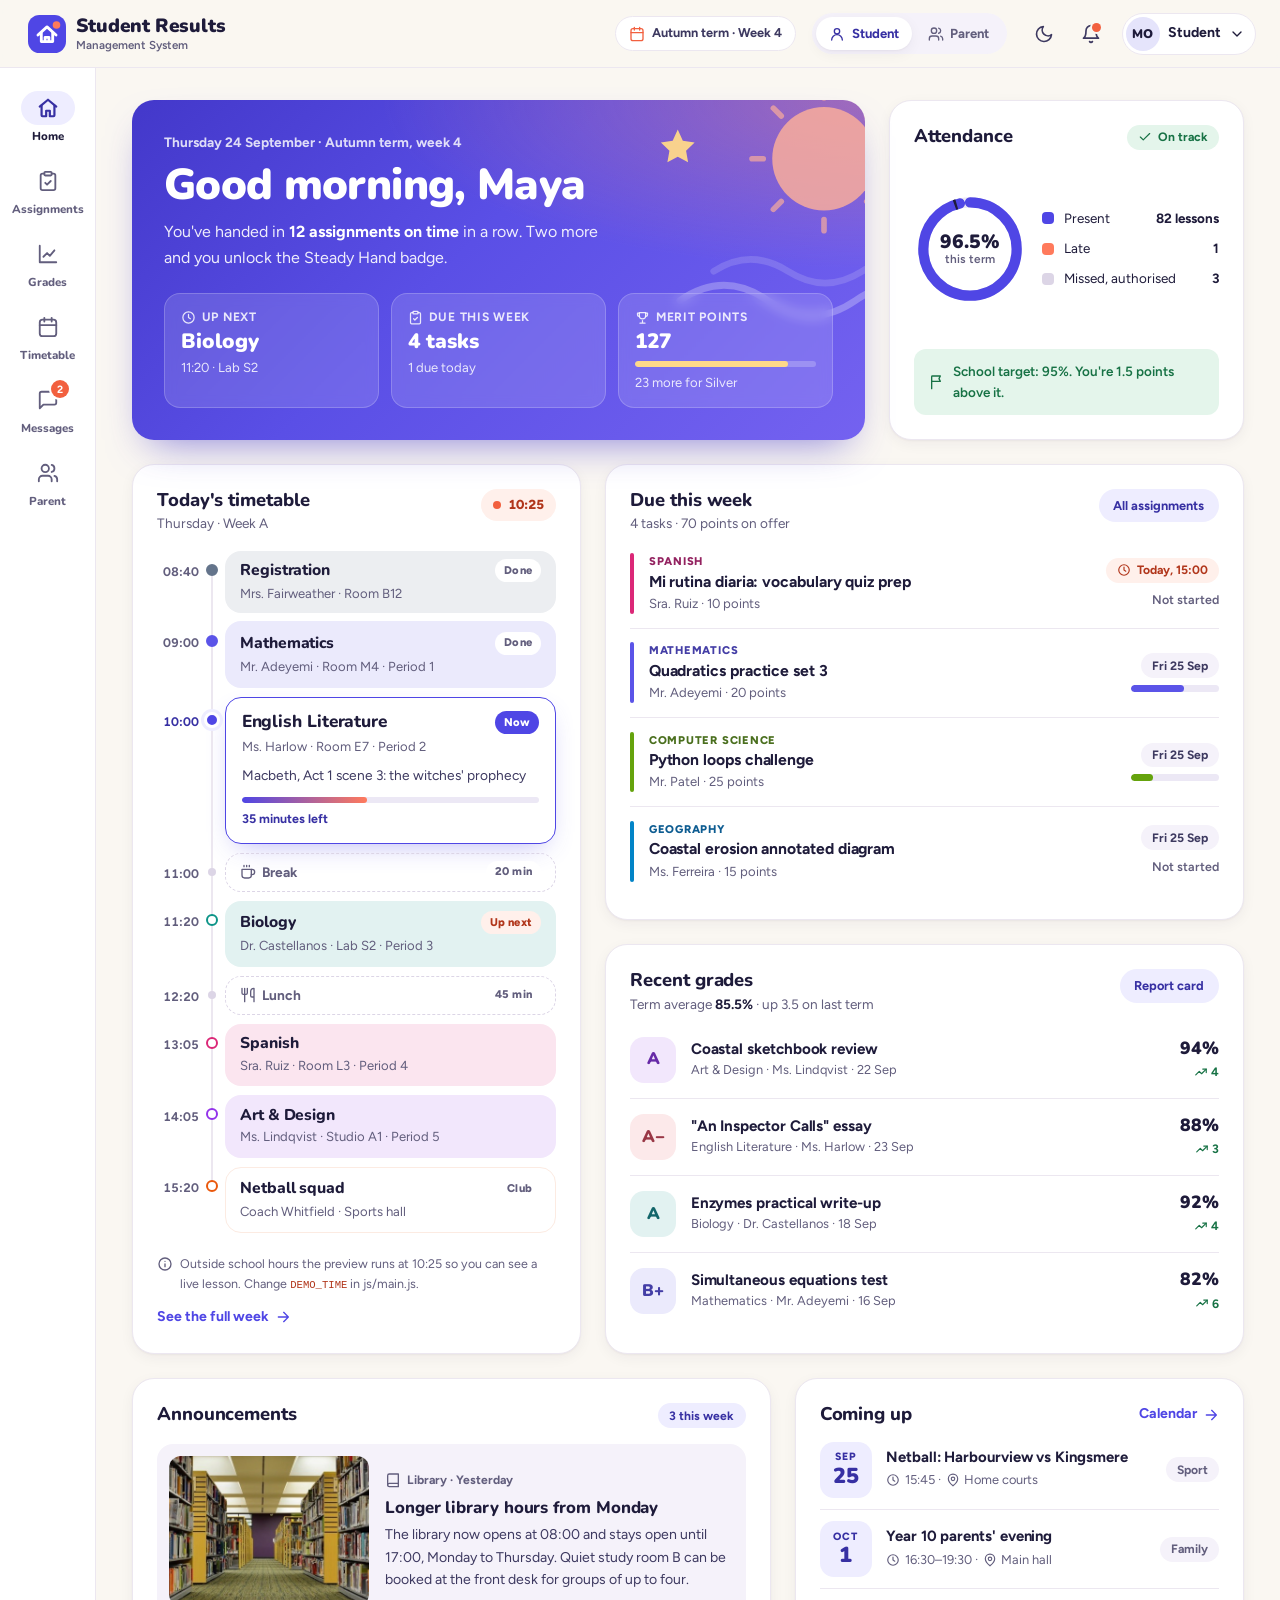
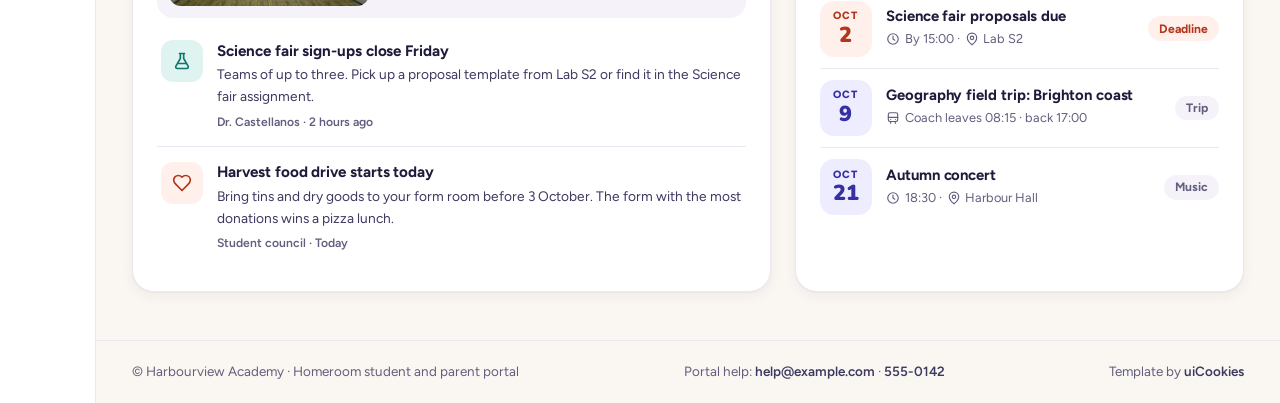
==== commit 783bc1e6: "Update website branding" ====
--- a/index.html
+++ b/index.html
@@ -57,11 +57,11 @@
         <div class="dropdown">
           <button class="account-btn" type="button" data-bs-toggle="dropdown" data-bs-offset="0,10" aria-expanded="false" aria-label="Account menu for Maya Okafor">
             <span class="avatar avatar-sm av-indigo" aria-hidden="true">MO</span>
-            <span class="account-name">Maya</span>
+            <span class="account-name">Student</span>
             <svg class="ic ic-sm" viewBox="0 0 24 24" fill="none" stroke="currentColor" stroke-width="2" stroke-linecap="round" stroke-linejoin="round" aria-hidden="true" focusable="false"><path d="m6 9 6 6 6-6"/></svg>
           </button>
           <ul class="dropdown-menu dropdown-menu-end account-menu">
-            <li class="account-card"><span class="avatar av-indigo" aria-hidden="true">MO</span><span><strong>Maya Okafor</strong><span>Year 10 &middot; Form 10H</span></span></li>
+            <li class="account-card"><span class="avatar av-indigo" aria-hidden="true">MO</span><span><strong>Student Profile</strong><span>Year 10 &middot; Form 10H</span></span></li>
             <li><hr class="dropdown-divider"></li>
             <li><a class="dropdown-item" href="grades.html"><svg class="ic" viewBox="0 0 24 24" fill="none" stroke="currentColor" stroke-width="2" stroke-linecap="round" stroke-linejoin="round" aria-hidden="true" focusable="false"><path d="M3 3v18h18"/><path d="m7 15 4-4 3 3 5-6"/></svg> My grades</a></li>
             <li><a class="dropdown-item" href="timetable.html"><svg class="ic" viewBox="0 0 24 24" fill="none" stroke="currentColor" stroke-width="2" stroke-linecap="round" stroke-linejoin="round" aria-hidden="true" focusable="false"><rect x="3" y="4" width="18" height="18" rx="3"/><path d="M16 2v4M8 2v4M3 10h18"/></svg> My timetable</a></li>
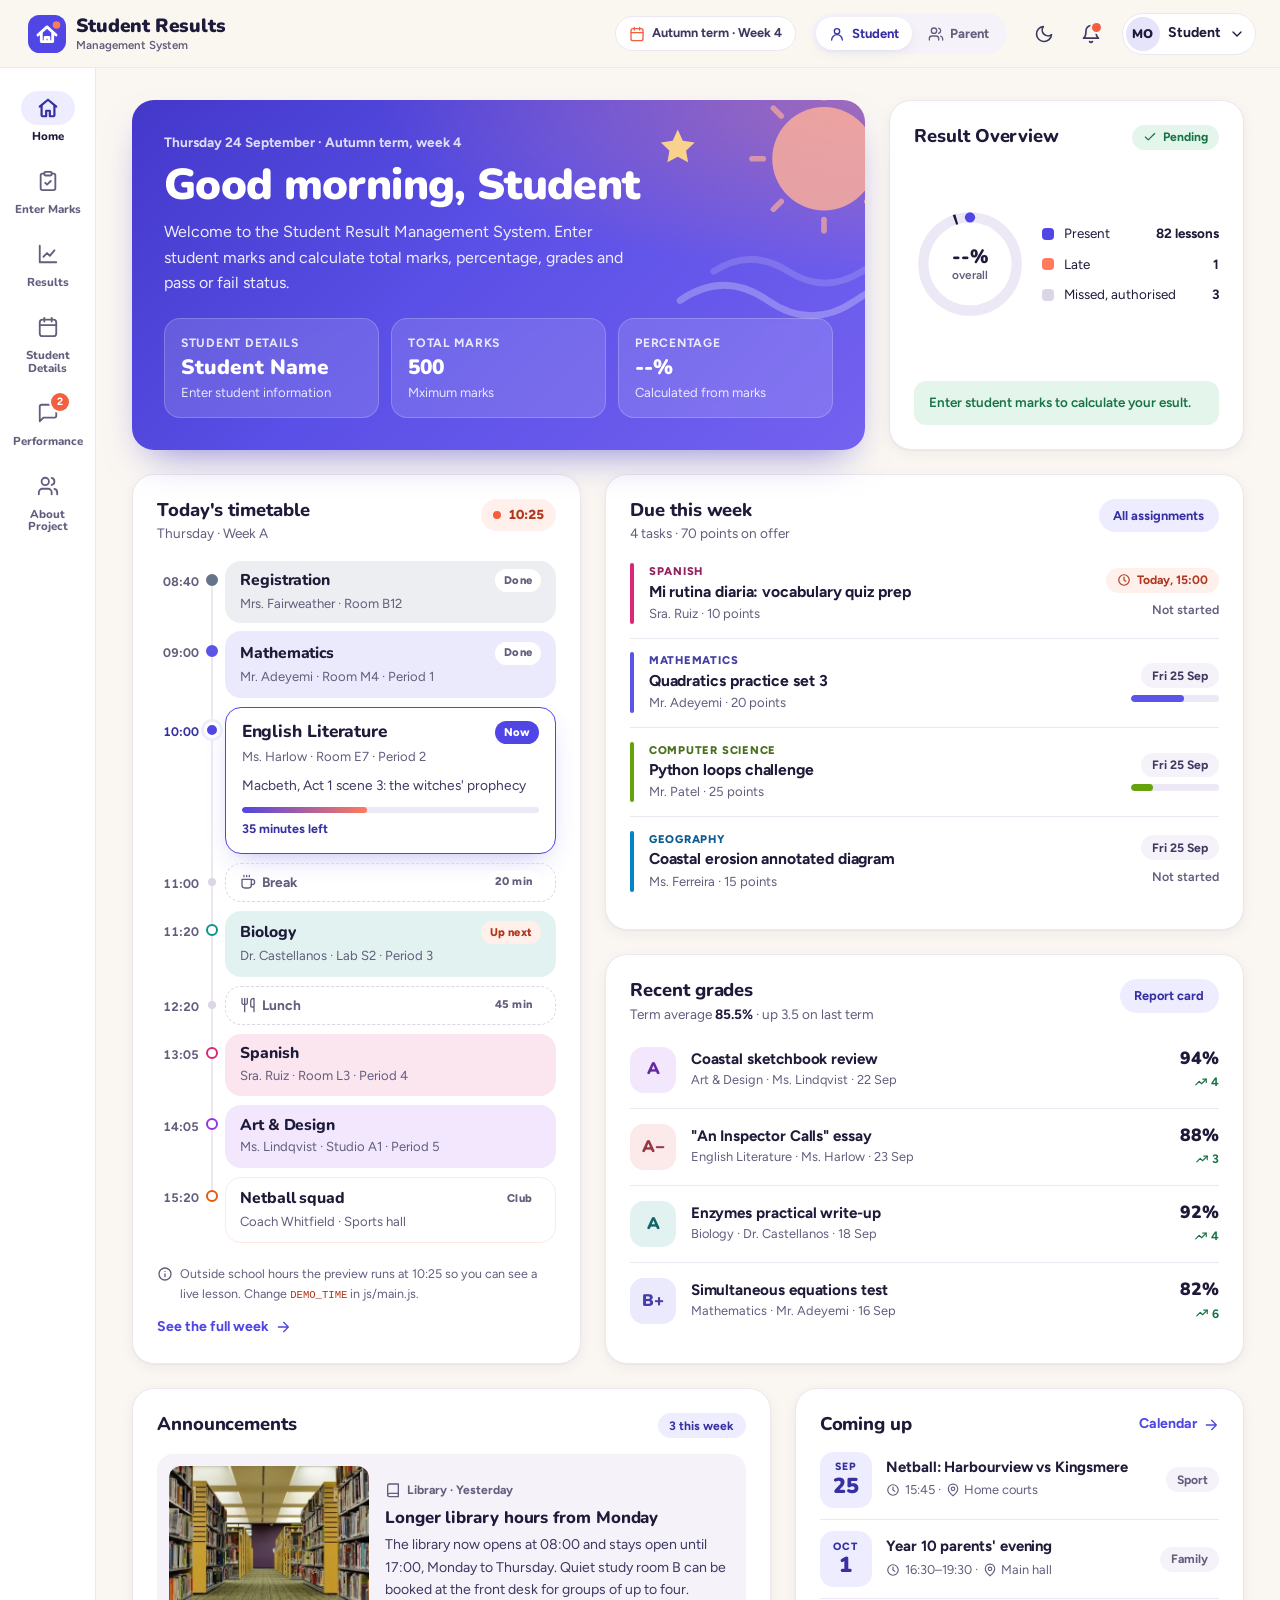
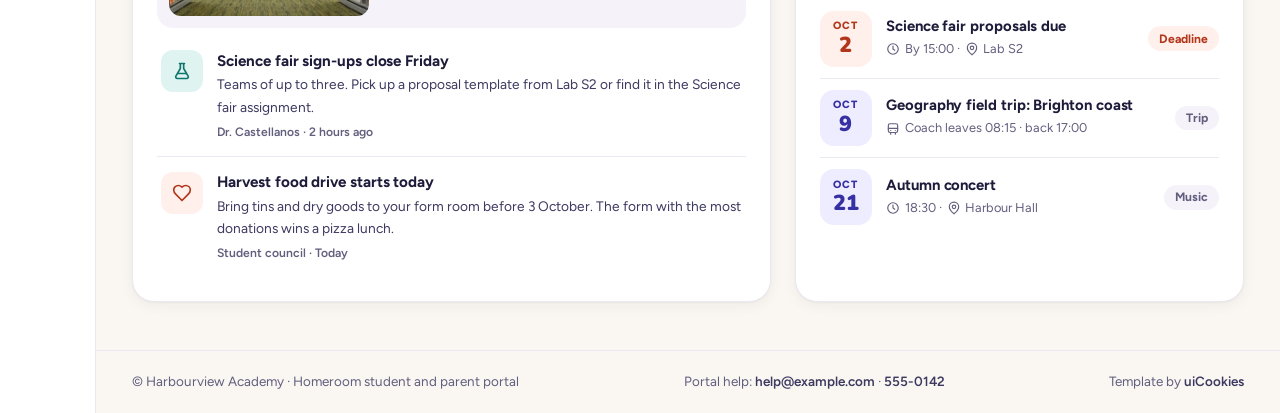
==== commit e734ed4b: "Updated Result Overview section" ====
--- a/index.html
+++ b/index.html
@@ -75,11 +75,11 @@
   <nav class="rail" aria-label="Primary">
     <ul>
         <li><a class="rail-link active" href="index.html" aria-current="page"><span class="rail-ic"><svg class="ic" viewBox="0 0 24 24" fill="none" stroke="currentColor" stroke-width="2" stroke-linecap="round" stroke-linejoin="round" aria-hidden="true" focusable="false"><path d="M3 10.5 12 3l9 7.5"/><path d="M5 9.5V20a1 1 0 0 0 1 1h4v-6h4v6h4a1 1 0 0 0 1-1V9.5"/></svg></span><span class="rail-label">Home</span></a></li>
-        <li><a class="rail-link" href="assignments.html"><span class="rail-ic"><svg class="ic" viewBox="0 0 24 24" fill="none" stroke="currentColor" stroke-width="2" stroke-linecap="round" stroke-linejoin="round" aria-hidden="true" focusable="false"><rect x="8" y="2" width="8" height="4" rx="1"/><path d="M16 4h2a2 2 0 0 1 2 2v14a2 2 0 0 1-2 2H6a2 2 0 0 1-2-2V6a2 2 0 0 1 2-2h2"/><path d="m9 14 2 2 4-4"/></svg></span><span class="rail-label">Assignments</span></a></li>
-        <li><a class="rail-link" href="grades.html"><span class="rail-ic"><svg class="ic" viewBox="0 0 24 24" fill="none" stroke="currentColor" stroke-width="2" stroke-linecap="round" stroke-linejoin="round" aria-hidden="true" focusable="false"><path d="M3 3v18h18"/><path d="m7 15 4-4 3 3 5-6"/></svg></span><span class="rail-label">Grades</span></a></li>
-        <li><a class="rail-link" href="timetable.html"><span class="rail-ic"><svg class="ic" viewBox="0 0 24 24" fill="none" stroke="currentColor" stroke-width="2" stroke-linecap="round" stroke-linejoin="round" aria-hidden="true" focusable="false"><rect x="3" y="4" width="18" height="18" rx="3"/><path d="M16 2v4M8 2v4M3 10h18"/></svg></span><span class="rail-label">Timetable</span></a></li>
-        <li><a class="rail-link" href="messages.html"><span class="rail-ic"><svg class="ic" viewBox="0 0 24 24" fill="none" stroke="currentColor" stroke-width="2" stroke-linecap="round" stroke-linejoin="round" aria-hidden="true" focusable="false"><path d="M21 15a2 2 0 0 1-2 2H7l-4 4V5a2 2 0 0 1 2-2h14a2 2 0 0 1 2 2z"/></svg><span class="nav-badge" aria-hidden="true">2</span></span><span class="rail-label">Messages</span><span class="visually-hidden">, 2 unread</span></a></li>
-        <li><a class="rail-link" href="parent.html"><span class="rail-ic"><svg class="ic" viewBox="0 0 24 24" fill="none" stroke="currentColor" stroke-width="2" stroke-linecap="round" stroke-linejoin="round" aria-hidden="true" focusable="false"><path d="M16 21v-2a4 4 0 0 0-4-4H6a4 4 0 0 0-4 4v2"/><circle cx="9" cy="7" r="4"/><path d="M22 21v-2a4 4 0 0 0-3-3.87"/><path d="M16 3.13a4 4 0 0 1 0 7.75"/></svg></span><span class="rail-label">Parent</span></a></li>
+        <li><a class="rail-link" href="assignments.html"><span class="rail-ic"><svg class="ic" viewBox="0 0 24 24" fill="none" stroke="currentColor" stroke-width="2" stroke-linecap="round" stroke-linejoin="round" aria-hidden="true" focusable="false"><rect x="8" y="2" width="8" height="4" rx="1"/><path d="M16 4h2a2 2 0 0 1 2 2v14a2 2 0 0 1-2 2H6a2 2 0 0 1-2-2V6a2 2 0 0 1 2-2h2"/><path d="m9 14 2 2 4-4"/></svg></span><span class="rail-label">Enter Marks</span></a></li>
+        <li><a class="rail-link" href="grades.html"><span class="rail-ic"><svg class="ic" viewBox="0 0 24 24" fill="none" stroke="currentColor" stroke-width="2" stroke-linecap="round" stroke-linejoin="round" aria-hidden="true" focusable="false"><path d="M3 3v18h18"/><path d="m7 15 4-4 3 3 5-6"/></svg></span><span class="rail-label">Results</span></a></li>
+        <li><a class="rail-link" href="timetable.html"><span class="rail-ic"><svg class="ic" viewBox="0 0 24 24" fill="none" stroke="currentColor" stroke-width="2" stroke-linecap="round" stroke-linejoin="round" aria-hidden="true" focusable="false"><rect x="3" y="4" width="18" height="18" rx="3"/><path d="M16 2v4M8 2v4M3 10h18"/></svg></span><span class="rail-label">Student Details</span></a></li>
+        <li><a class="rail-link" href="messages.html"><span class="rail-ic"><svg class="ic" viewBox="0 0 24 24" fill="none" stroke="currentColor" stroke-width="2" stroke-linecap="round" stroke-linejoin="round" aria-hidden="true" focusable="false"><path d="M21 15a2 2 0 0 1-2 2H7l-4 4V5a2 2 0 0 1 2-2h14a2 2 0 0 1 2 2z"/></svg><span class="nav-badge" aria-hidden="true">2</span></span><span class="rail-label">Performance</span><span class="visually-hidden">, 2 unread</span></a></li>
+        <li><a class="rail-link" href="parent.html"><span class="rail-ic"><svg class="ic" viewBox="0 0 24 24" fill="none" stroke="currentColor" stroke-width="2" stroke-linecap="round" stroke-linejoin="round" aria-hidden="true" focusable="false"><path d="M16 21v-2a4 4 0 0 0-4-4H6a4 4 0 0 0-4 4v2"/><circle cx="9" cy="7" r="4"/><path d="M22 21v-2a4 4 0 0 0-3-3.87"/><path d="M16 3.13a4 4 0 0 1 0 7.75"/></svg></span><span class="rail-label">About Project</span></a></li>
     </ul>
   </nav>
 
@@ -96,25 +96,24 @@
               <path class="hd-star" d="m118 44 4.5 10 10.5 1.5-7.6 7.3 1.8 10.4-9.2-4.9-9.2 4.9 1.8-10.4-7.6-7.3 10.5-1.5z"/>
             </svg>
             <p class="hello-date"><span data-today-label>Thursday 24 September</span> &middot; Autumn term, week 4</p>
-            <h1 id="hello-title" class="hello-title"><span data-greeting>Good morning</span>, Maya</h1>
-            <p class="hello-lead">You've handed in <strong>12 assignments on time</strong> in a row. Two more and you unlock the Steady Hand badge.</p>
+            <h1 id="hello-title" class="hello-title"><span data-greeting>Good morning</span>, Student</h1>
+            <p class="hello-lead">Welcome to the Student Result Management System. Enter student marks and calculate total marks, percentage, grades and pass or fail status.</p>
 
             <div class="hello-stats">
               <div class="hello-stat">
-                <span class="hs-label"><svg class="ic" viewBox="0 0 24 24" fill="none" stroke="currentColor" stroke-width="2" stroke-linecap="round" stroke-linejoin="round" aria-hidden="true" focusable="false"><circle cx="12" cy="12" r="9"/><path d="M12 7v5l3 2"/></svg> Up next</span>
-                <span class="hs-value" data-next-title>Biology</span>
-                <span class="hs-sub" data-next-meta>11:20 &middot; Lab S2</span>
+                <span class="hs-label">Student Details</span>
+                <span class="hs-value">Student Name</span>
+                <span class="hs-sub">Enter student information</span>
               </div>
               <a class="hello-stat hello-stat-link" href="assignments.html">
-                <span class="hs-label"><svg class="ic" viewBox="0 0 24 24" fill="none" stroke="currentColor" stroke-width="2" stroke-linecap="round" stroke-linejoin="round" aria-hidden="true" focusable="false"><rect x="8" y="2" width="8" height="4" rx="1"/><path d="M16 4h2a2 2 0 0 1 2 2v14a2 2 0 0 1-2 2H6a2 2 0 0 1-2-2V6a2 2 0 0 1 2-2h2"/><path d="m9 14 2 2 4-4"/></svg> Due this week</span>
-                <span class="hs-value">4 tasks</span>
-                <span class="hs-sub">1 due today</span>
+                <span class="hs-label">Total Marks</span>
+                <span class="hs-value">500</span>
+                <span class="hs-sub">Mximum marks</span>
               </a>
               <div class="hello-stat">
-                <span class="hs-label"><svg class="ic" viewBox="0 0 24 24" fill="none" stroke="currentColor" stroke-width="2" stroke-linecap="round" stroke-linejoin="round" aria-hidden="true" focusable="false"><path d="M8 21h8M12 17v4M7 4h10v5a5 5 0 0 1-10 0V4z"/><path d="M17 5h3v2a3 3 0 0 1-3 3M7 5H4v2a3 3 0 0 0 3 3"/></svg> Merit points</span>
-                <span class="hs-value">127</span>
-                <span class="hs-meter" role="progressbar" aria-label="Progress to Silver award" aria-valuemin="0" aria-valuemax="150" aria-valuenow="127"><span style="width:84.6%"></span></span>
-                <span class="hs-sub">23 more for Silver</span>
+                <span class="hs-label">Percentage</span>
+                <span class="hs-value">--%</span>
+                <span class="hs-sub">Calculated from marks</span>
               </div>
             </div>
           </section>
@@ -123,17 +122,17 @@
         <div class="col-xl-4">
           <section class="card-hr attend-card h-100" aria-labelledby="att-title">
             <div class="card-hr-head">
-              <h2 id="att-title">Attendance</h2>
-              <span class="chip chip-success"><svg class="ic" viewBox="0 0 24 24" fill="none" stroke="currentColor" stroke-width="2" stroke-linecap="round" stroke-linejoin="round" aria-hidden="true" focusable="false"><path d="M20 6 9 17l-5-5"/></svg> On track</span>
+              <h2 id="att-title">Result Overview</h2>
+              <span class="chip chip-success"><svg class="ic" viewBox="0 0 24 24" fill="none" stroke="currentColor" stroke-width="2" stroke-linecap="round" stroke-linejoin="round" aria-hidden="true" focusable="false"><path d="M20 6 9 17l-5-5"/></svg>Pending</span>
             </div>
             <div class="attend-body">
-              <div class="ring ring-lg" data-ring="96.5" role="img" aria-label="Attendance this term: 96.5 percent">
+              <div class="ring ring-lg" data-ring="0" role="img" aria-label="Overall result percentage not yet calculated">
                 <svg viewBox="0 0 120 120" aria-hidden="true" focusable="false">
                   <circle class="ring-track" cx="60" cy="60" r="50"/>
-                  <circle class="ring-fill" cx="60" cy="60" r="50" pathLength="100" stroke-dasharray="96.5 100"/>
+                  <circle class="ring-fill" cx="60" cy="60" r="50" pathLength="100" stroke-dasharray="0 100"/>
                   <circle class="ring-target" cx="60" cy="60" r="50" pathLength="100" stroke-dasharray="0.8 99.2" stroke-dashoffset="-94.6"/>
                 </svg>
-                <span class="ring-label"><strong>96.5%</strong><span>this term</span></span>
+                <span class="ring-label"><strong>--%</strong><span>overall</span></span>
               </div>
               <ul class="legend-list">
                 <li><span class="key key-primary" aria-hidden="true"></span><span>Present</span><strong>82 lessons</strong></li>
@@ -141,7 +140,7 @@
                 <li><span class="key key-muted" aria-hidden="true"></span><span>Missed, authorised</span><strong>3</strong></li>
               </ul>
             </div>
-            <p class="attend-note"><svg class="ic" viewBox="0 0 24 24" fill="none" stroke="currentColor" stroke-width="2" stroke-linecap="round" stroke-linejoin="round" aria-hidden="true" focusable="false"><path d="M4 22V4a1 1 0 0 1 1-1h12l-2 4 2 4H5"/></svg> School target: 95%. You're 1.5 points above it.</p>
+            <p class="attend-note">Enter student marks to calculate your esult.</p>
           </section>
         </div>
       </div>
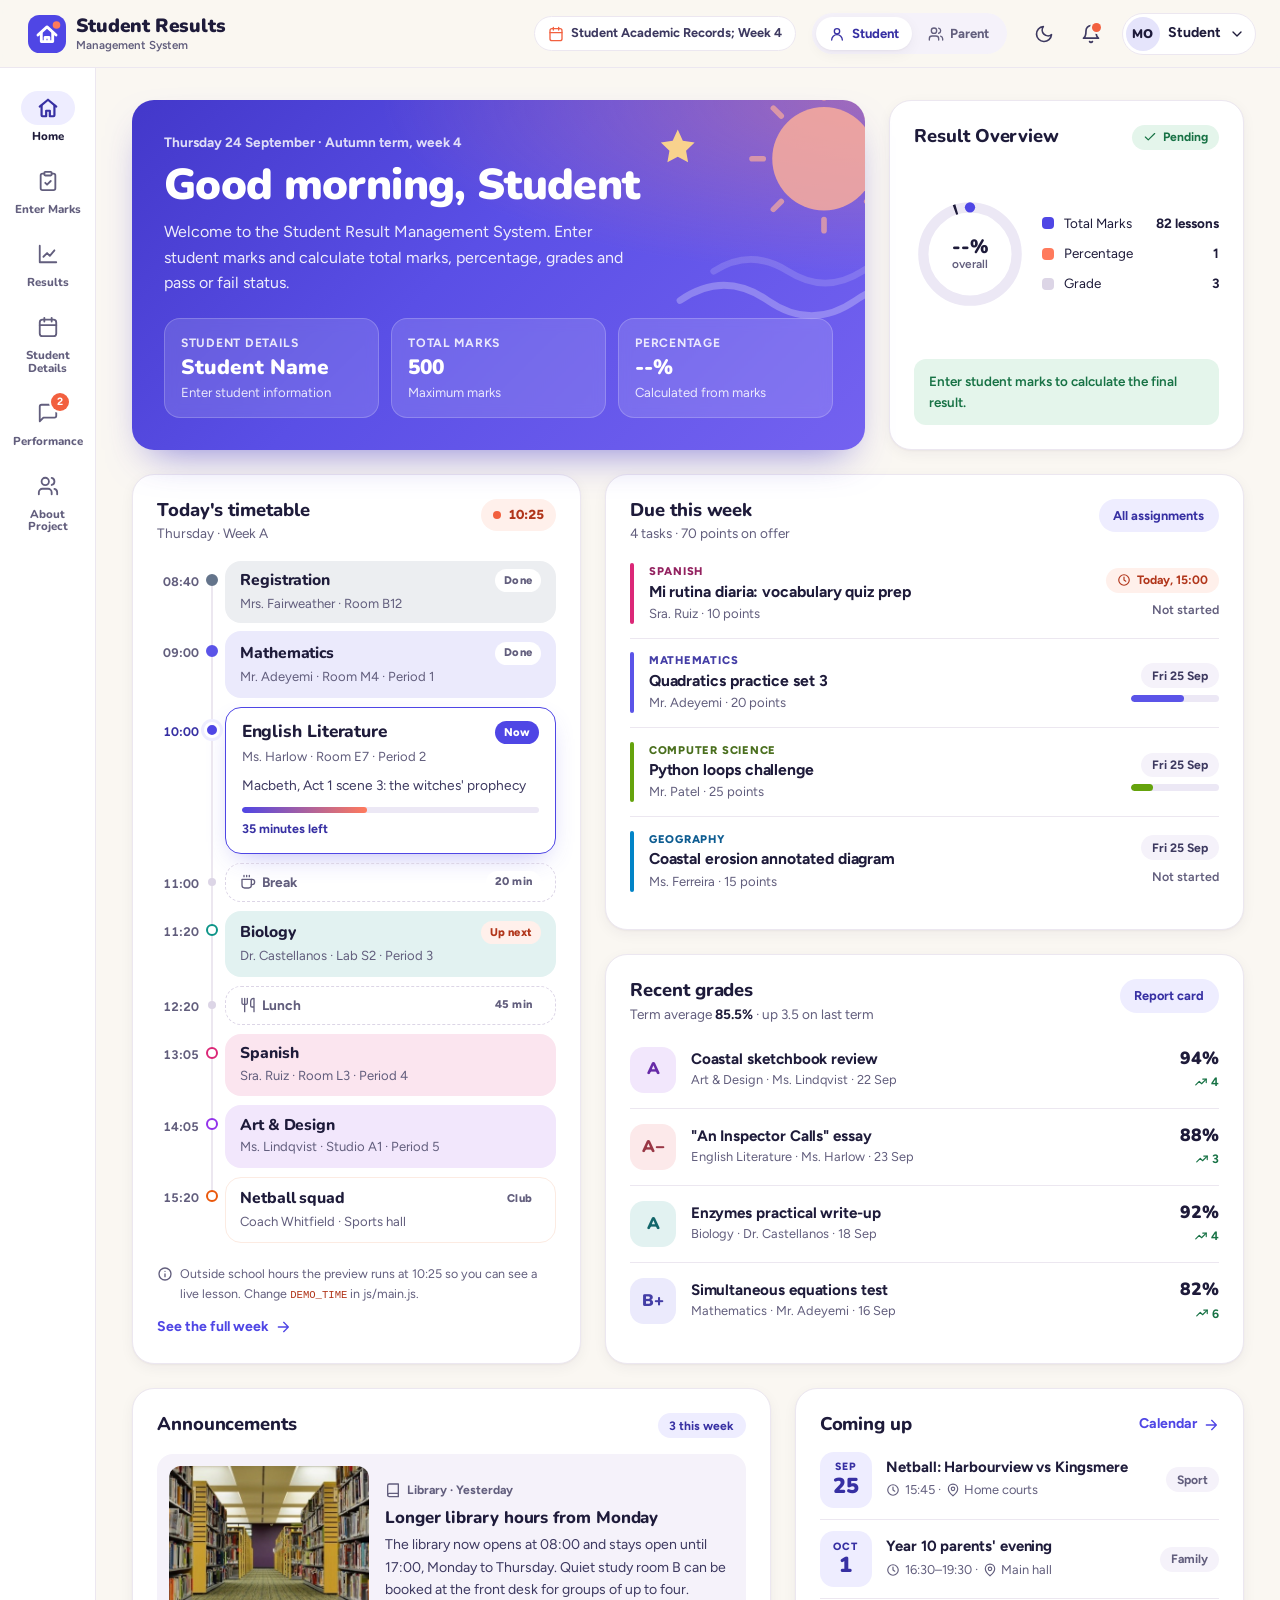
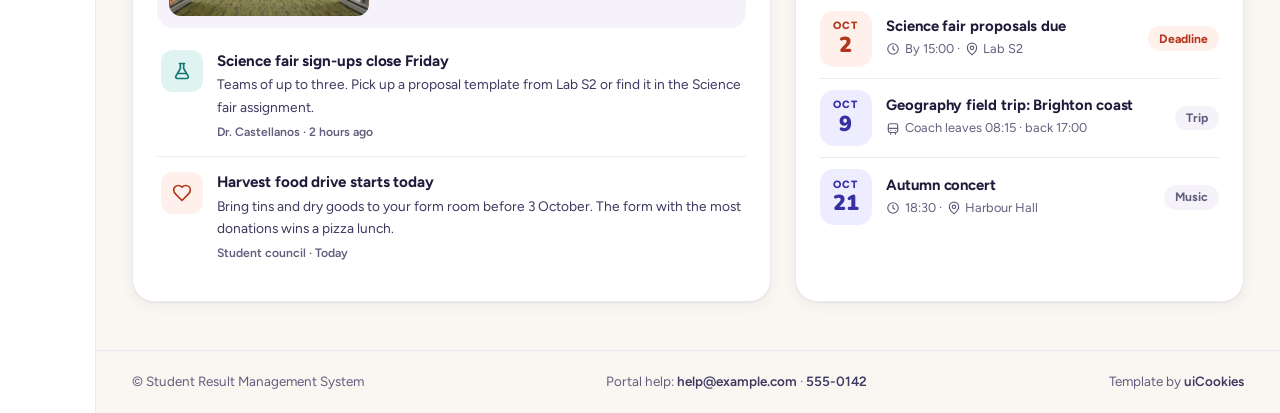
==== commit 980f13aa: "Rename Autumn term &middot to index.html" ====
--- a/index.html
+++ b/index.html
@@ -28,7 +28,7 @@
         <span class="brand-text"><span class="brand-name">Student Results</span><span class="brand-school">Management System</span></span>
       </a>
 
-      <span class="term-chip"><svg class="ic" viewBox="0 0 24 24" fill="none" stroke="currentColor" stroke-width="2" stroke-linecap="round" stroke-linejoin="round" aria-hidden="true" focusable="false"><rect x="3" y="4" width="18" height="18" rx="3"/><path d="M16 2v4M8 2v4M3 10h18"/></svg> Autumn term &middot; Week 4</span>
+      <span class="term-chip"><svg class="ic" viewBox="0 0 24 24" fill="none" stroke="currentColor" stroke-width="2" stroke-linecap="round" stroke-linejoin="round" aria-hidden="true" focusable="false"><rect x="3" y="4" width="18" height="18" rx="3"/><path d="M16 2v4M8 2v4M3 10h18"/></svg> Student Academic Records; Week 4</span>
 
       <nav class="portal-switch" aria-label="Portal view">
         <a href="index.html" aria-current="page"><svg class="ic" viewBox="0 0 24 24" fill="none" stroke="currentColor" stroke-width="2" stroke-linecap="round" stroke-linejoin="round" aria-hidden="true" focusable="false"><circle cx="12" cy="8" r="4"/><path d="M4 21a8 8 0 0 1 16 0"/></svg> Student</a>
@@ -108,7 +108,7 @@
               <a class="hello-stat hello-stat-link" href="assignments.html">
                 <span class="hs-label">Total Marks</span>
                 <span class="hs-value">500</span>
-                <span class="hs-sub">Mximum marks</span>
+                <span class="hs-sub">Maximum marks</span>
               </a>
               <div class="hello-stat">
                 <span class="hs-label">Percentage</span>
@@ -135,12 +135,12 @@
                 <span class="ring-label"><strong>--%</strong><span>overall</span></span>
               </div>
               <ul class="legend-list">
-                <li><span class="key key-primary" aria-hidden="true"></span><span>Present</span><strong>82 lessons</strong></li>
-                <li><span class="key key-coral" aria-hidden="true"></span><span>Late</span><strong>1</strong></li>
-                <li><span class="key key-muted" aria-hidden="true"></span><span>Missed, authorised</span><strong>3</strong></li>
+                <li><span class="key key-primary" aria-hidden="true"></span><span>Total Marks</span><strong>82 lessons</strong></li>
+                <li><span class="key key-coral" aria-hidden="true"></span><span>Percentage</span><strong>1</strong></li>
+                <li><span class="key key-muted" aria-hidden="true"></span><span>Grade</span><strong>3</strong></li>
               </ul>
             </div>
-            <p class="attend-note">Enter student marks to calculate your esult.</p>
+            <p class="attend-note">Enter student marks to calculate the final result.</p>
           </section>
         </div>
       </div>
@@ -433,7 +433,7 @@
 
   <footer class="app-footer">
     <div class="footer-inner">
-      <p>&copy; Harbourview Academy &middot; Homeroom student and parent portal</p>
+      <p>&copy; Student Result Management System</p>
       <p>Portal help: <a href="mailto:help@example.com">help@example.com</a> &middot; <a href="tel:+15555550142">555-0142</a></p>
       <p class="credit">Template by <a href="https://uicookies.com/">uiCookies</a></p>
     </div>
